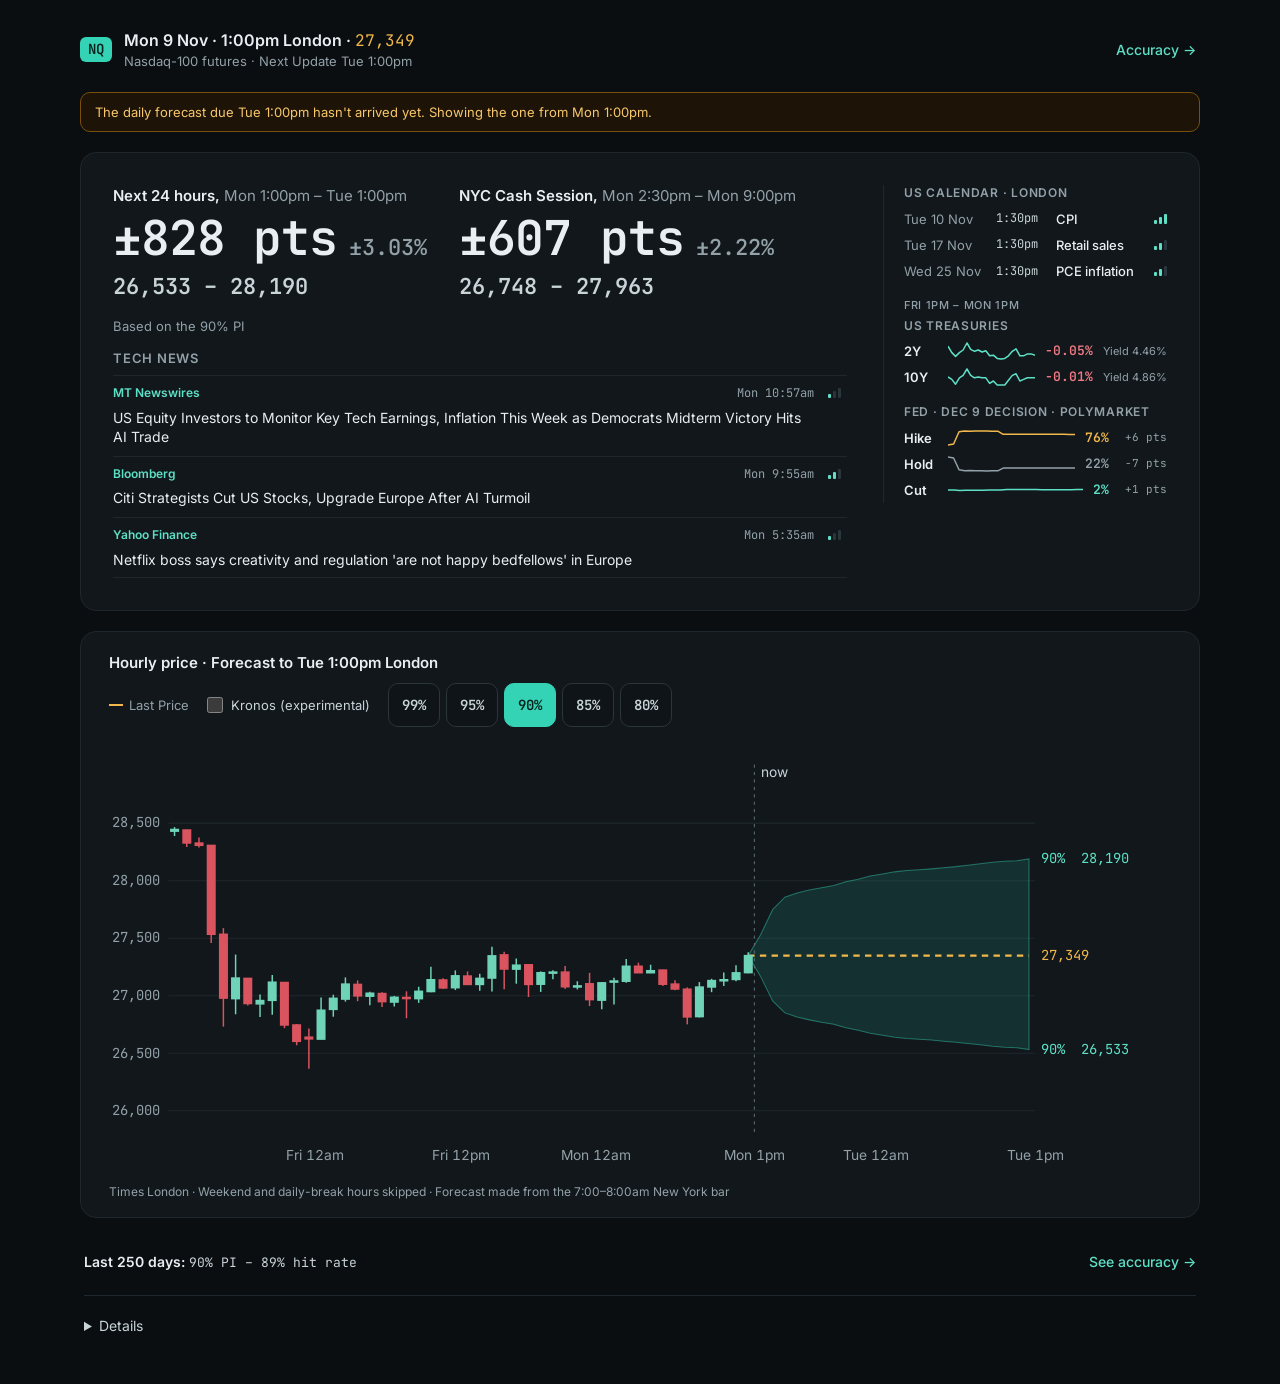
==== site/index.html @ 19b26c11 "News: market wraps and movers roundups are a separate category, not listed - news_rules.yaml: new ma" ====
<!doctype html>
<html lang="en">
<head>
  <meta charset="utf-8">
  <meta name="viewport" content="width=device-width, initial-scale=1">
  <title>NQ forecasts</title>
  <meta name="description" content="Daily NQ (Nasdaq-100 futures) volatility forecast: how far the price may move from 1pm to 1pm London, with its prediction intervals, the cash-session range, the US calendar, Treasuries, Fed decision odds and tech headlines.">
  <meta name="theme-color" content="#0A0E11">
  <link rel="preconnect" href="https://fonts.googleapis.com">
  <link rel="preconnect" href="https://fonts.gstatic.com" crossorigin>
  <link href="https://fonts.googleapis.com/css2?family=Inter:wght@400;500;600;700&family=JetBrains+Mono:wght@400;500;600&display=swap" rel="stylesheet">
  <link rel="stylesheet" href="style.css?v=20261109g">
</head>
<body class="nq">
<div class="nq-wrap">

  <header class="nq-head">
    <div class="nq-brand">
      <span class="nq-badge">NQ</span>
      <div class="nq-title">
        <span class="nq-when" id="h-when">Loading…</span>
        <span class="nq-sub" id="h-sub">Nasdaq-100 futures</span>
      </div>
    </div>
    <a class="nq-link" href="accuracy.html">Accuracy →</a>
  </header>

  <p class="nq-banner" id="banner" hidden></p>

  <section class="nq-card nq-top" aria-label="Today's forecast">
    <div class="nq-fc">
      <div class="nq-blocks">
        <div class="nq-block" id="b-24h">
          <span class="nq-bl"><b>Next 24 hours,</b> <span class="nq-span" id="b-24h-when"></span></span>
          <div class="nq-bigrow"><span class="nq-big" id="b-24h-pts">—</span><span class="nq-pct" id="b-24h-pct"></span></div>
          <span class="nq-range" id="b-24h-range"></span>
        </div>
        <div class="nq-block" id="b-cash" hidden>
          <span class="nq-bl"><b>NYC Cash Session<span class="nq-comma">,</span></b> <span class="nq-span" id="b-cash-when"></span></span>
          <div class="nq-bigrow"><span class="nq-big" id="b-cash-pts">—</span><span class="nq-pct" id="b-cash-pct"></span></div>
          <span class="nq-range" id="b-cash-range"></span>
          <span class="nq-note" id="b-cash-note" hidden>Based on the 80% PI</span>
        </div>
      </div>
      <span class="nq-note" id="b-note">Based on the 90% PI</span>
      <!-- Regime row: shown only if Gate D passes (lab/results/regime.md). It failed, so there is none. -->
      <!-- Tech news: left column, under the forecast blocks (two-column top card) -->
      <div class="nq-news" id="news" hidden>
        <div class="nq-news-head"><span class="nq-h nq-h-news">Tech news</span></div>
        <div id="news-rows"></div>
      </div>
    </div>

    <div class="nq-side" id="side" hidden>
      <div id="cal" hidden>
        <span class="nq-h">US Calendar · London</span>
        <div id="cal-rows"></div>
      </div>
      <span class="nq-h-win nq-win-top" id="mkt-win" hidden></span>
      <div id="tsy" hidden>
        <span class="nq-h" id="tsy-h">US Treasuries</span>
        <div id="tsy-rows"></div>
      </div>
      <div id="fed" hidden>
        <a class="nq-h nq-h2 nq-h-link" id="fed-h" target="_blank" rel="noopener noreferrer">Fed Decision · Polymarket</a>
        <div id="fed-rows"></div>
      </div>
    </div>

  </section>

  <section class="nq-card nq-chart-card" aria-label="Hourly price and forecast">
    <div class="nq-chart-head">
      <span class="nq-chart-title" id="chart-title">Hourly price · Forecast</span>
      <div class="nq-controls">
        <span class="nq-legend"><span class="nq-lp"></span>Last Price</span>
        <label class="nq-check" id="kronos-label" title="Kronos-small (experimental): its P10 and P90 paths. Its 80% band held ~46% of the time vs the 80% target.">
          <input type="checkbox" id="show-kronos" class="ac-purple"><span id="kronos-text">Kronos (experimental)</span></label>
        <div class="nq-pis" role="group" aria-label="Show prediction intervals">
          <span class="nq-pi-btns" id="pi-buttons"></span>
        </div>
      </div>
    </div>
    <div id="chart" class="nq-chart" role="img" aria-label="NQ hourly candles with the forecast ranges widening to the end of the window"></div>
    <span class="nq-axis-note" id="axis-note">Times London · Weekend and daily-break hours skipped · Forecast made from the 7:00–8:00am New York bar</span>
  </section>

  <footer class="nq-foot">
    <div class="nq-foot-row">
      <span><b>Last 250 days:</b> <span class="nq-mono" id="f-hit">—</span></span>
      <a class="nq-link" href="accuracy.html">See accuracy →</a>
    </div>
    <details class="nq-details">
      <summary>Details</summary>
      <dl id="details"></dl>
    </details>
  </footer>

</div>
<script src="vol.js?v=20261109g"></script>
<script src="app.js?v=20261109g"></script>
</body>
</html>
---- site/style.css ----
:root {
  --bg: #090c0e;
  --panel: #0f1417;
  --panel-2: #131a1e;
  --line: #1d262b;
  --grid: #172025;
  --text: #d5e1e4;
  --muted: #73858c;
  --teal: #2dd4bf;
  --teal-dim: #138a7c;
  --up: #22c55e;
  --down: #f05252;
  --gold: #f2c14e;
  --warn: #f59e0b;
  --mono: ui-monospace, "SF Mono", SFMono-Regular, Menlo, Consolas, "Liberation Mono", monospace;
  --sans: system-ui, -apple-system, "Segoe UI", Roboto, sans-serif;
  color-scheme: dark;
}

* { box-sizing: border-box; }
html, body { margin: 0; background: var(--bg); color: var(--text); }
body { font: 14px/1.45 var(--sans); padding: 0 20px 24px; max-width: 1400px; margin: 0 auto; }
a { color: var(--teal); text-decoration: none; }
a:hover { text-decoration: underline; }
code { font-family: var(--mono); font-size: 0.95em; }

/* header */
.top { display: flex; align-items: center; justify-content: space-between; gap: 12px; padding: 18px 0 14px; border-bottom: 1px solid var(--line); }
.brand { display: flex; align-items: baseline; gap: 12px; min-width: 0; }
.ticker { font: 700 13px var(--mono); color: var(--bg); background: var(--teal); padding: 2px 7px; border-radius: 3px; letter-spacing: 0.06em; }
h1 { margin: 0; font-size: 18px; font-weight: 600; letter-spacing: 0.01em; white-space: nowrap; overflow: hidden; text-overflow: ellipsis; }
.top-right { display: flex; align-items: center; gap: 14px; font-family: var(--mono); }
.last-close { font-size: 16px; font-variant-numeric: tabular-nums; }
.lbl { color: var(--muted); font-size: 11px; letter-spacing: 0.08em; }
/* band check */
.band { margin-top: 16px; background: var(--panel); border: 1px solid var(--line); border-radius: 6px; padding: 14px 16px; }
.band-head { display: flex; align-items: baseline; flex-wrap: wrap; gap: 4px 12px; }
.band h2 { font: 600 11px var(--mono); color: var(--teal); letter-spacing: 0.1em; text-transform: uppercase; margin: 0; }
.band-sub { font: 12px var(--mono); color: var(--muted); }
.band-stats { display: grid; grid-template-columns: repeat(3, minmax(0, 1fr)); gap: 12px; margin: 12px 0 6px; }
.band-stats .k { font: 11px var(--mono); color: var(--muted); text-transform: uppercase; letter-spacing: 0.06em; }
.band-stats .v { font: 600 22px/1.3 var(--mono); font-variant-numeric: tabular-nums; }
.band-stats .sub { font: 12px var(--mono); color: var(--muted); }
.band-stats .v.good { color: var(--teal); }
.band-stats .v.warn { color: var(--warn); }
.band-stats.cmp { grid-template-columns: repeat(2, minmax(0, 1fr)); }
.band-head2 { margin-top: 16px; padding-top: 12px; border-top: 1px solid var(--line); }
.collecting { font: 600 16px var(--mono); color: var(--warn); grid-column: 1 / -1; }
.band-hz { font: 12px var(--mono); color: var(--muted); margin: 4px 0 10px; }
.band-hz b { color: var(--text); font-weight: 500; }
.band-table-wrap { overflow-x: auto; border: 1px solid var(--line); border-radius: 4px; }
.band-table { width: 100%; border-collapse: collapse; font: 12px var(--mono); font-variant-numeric: tabular-nums; white-space: nowrap; }
.band-table th { text-align: right; color: var(--muted); font-weight: 400; padding: 7px 10px; border-bottom: 1px solid var(--line); background: var(--panel-2); }
.band-table td { text-align: right; padding: 6px 10px; border-bottom: 1px solid var(--grid); }
.band-table th:first-child, .band-table td:first-child, .band-table th:nth-child(2), .band-table td:nth-child(2) { text-align: left; }
.band-table tr:last-child td { border-bottom: 0; }
.band-table .in { color: var(--up); }
.band-table .out { color: var(--down); }
.bf { font-size: 10px; color: var(--muted); border: 1px solid var(--line); border-radius: 3px; padding: 0 4px; margin-left: 6px; }
.band-note { font-size: 12px; color: var(--muted); margin: 10px 0 0; }

.sw { display: inline-block; width: 14px; height: 3px; border-radius: 2px; }
.sw-band { height: 9px; background: rgba(45, 212, 191, 0.22); border: 1px solid rgba(45, 212, 191, 0.45); }
.sw-outer { height: 9px; background: rgba(45, 212, 191, 0.08); border: 1px dashed rgba(45, 212, 191, 0.4); }
.sw-sig { background: var(--teal); }

/* header link */
.nav-link { font: 12px var(--mono); color: var(--teal); border: 1px solid var(--teal-dim); border-radius: 999px; padding: 3px 10px; white-space: nowrap; }
.nav-link:hover { text-decoration: none; background: var(--panel-2); }

/* accuracy page */
.acc-intro { font-size: 13px; color: var(--muted); margin: 14px 0 0; max-width: 900px; }
.acc-intro b { color: var(--text); }
.acc-card { margin-top: 14px; min-width: 0; }
.acc-legend { display: flex; flex-wrap: wrap; gap: 4px 14px; font: 11px var(--mono); color: var(--muted); margin: 8px 0 4px; }
.acc-legend span { display: inline-flex; align-items: center; gap: 5px; }
.acc-legend .dot { display: inline-block; width: 7px; height: 7px; border-radius: 50%; background: #9fb0b6; }
.acc-legend .dot.out { background: var(--down); }
.acc-legend .dot.ev { background: transparent; border: 1.5px solid var(--warn); }
.acc-legend .tick { display: inline-block; width: 2px; height: 9px; background: var(--warn); }
.sw-cash { background: #a78bfa; }
.sw-target { background: repeating-linear-gradient(90deg, rgba(213,225,228,0.6) 0 4px, transparent 4px 7px); }
.acc-chart { width: 100%; min-width: 0; overflow: hidden; }
.acc-chart svg { display: block; max-width: 100%; height: auto; }
.acc-chart .empty { font: 12px var(--mono); color: var(--muted); }
.acc-h3 { font: 600 11px var(--mono); color: var(--muted); letter-spacing: 0.08em; text-transform: uppercase; margin: 14px 0 6px; }
.acc-table-wrap { border: 1px solid var(--line); border-radius: 4px; overflow-x: auto; max-width: 640px; margin-bottom: 8px; }
.acc-table td.warn { color: var(--warn); }
.acc-table td.in { color: var(--up); }
.acc-table td.out { color: var(--down); }
.acc-p { font-size: 12.5px; color: var(--muted); margin: 10px 0; max-width: 900px; }
.acc-lab summary { cursor: pointer; list-style: none; display: flex; align-items: baseline; flex-wrap: wrap; gap: 4px 12px; }
.acc-lab summary::-webkit-details-marker { display: none; }
.acc-lab summary h2::before { content: "▸ "; }
.acc-lab[open] summary h2::before { content: "▾ "; }
.acc-lab figure { margin: 12px 0; }
.acc-lab img { display: block; max-width: min(100%, 860px); height: auto; border: 1px solid var(--line); border-radius: 4px; background: #fff; }
.acc-lab figcaption { font: 11.5px var(--mono); color: var(--muted); margin-top: 4px; }

footer { margin-top: 22px; padding-top: 14px; border-top: 1px solid var(--line); color: var(--muted); font-size: 12px; }
footer p { margin: 0 0 6px; }
.disclaimer { color: var(--text); font-family: var(--mono); font-size: 12px; }

/* phone (accuracy page) */
@media (max-width: 700px) {
  body { padding: 0 12px 20px; }
  .top { flex-wrap: wrap; padding: 14px 0 10px; }
  .top-right { flex-wrap: wrap; width: 100%; justify-content: space-between; gap: 8px 12px; }
  h1 { font-size: 16px; }
  .band { padding: 12px; margin-top: 12px; }
  .band-stats { grid-template-columns: 1fr; gap: 8px; }
  .band-stats .v { font-size: 18px; }
  .acc-table { font-size: 11px; white-space: normal; }
  .acc-table th, .acc-table td { padding: 5px 6px; }
}

/* ===== main page (body.nq): the redesign, design/Main.dc.html ===== */
body.nq { background: #0A0E11; color: #E8EEF1; font: 14px/1.4 Inter, system-ui, -apple-system, "Segoe UI", sans-serif;
  max-width: none; padding: 28px clamp(16px, 4vw, 48px) 40px; margin: 0; }
.nq a { color: #5EE0C6; text-decoration: none; }
.nq a:hover { color: #9AF0DE; text-decoration: none; }
.nq-mono, .nq-big, .nq-pct, .nq-range, .nq-badge, .nq-price { font-family: "JetBrains Mono", ui-monospace, Menlo, monospace; }
.nq-wrap { max-width: 1120px; margin: 0 auto; display: flex; flex-direction: column; gap: 20px; }
.nq [hidden] { display: none !important; }

.nq-head { display: flex; flex-wrap: wrap; align-items: center; justify-content: space-between; gap: 12px; }
.nq-brand { display: flex; align-items: center; gap: 12px; min-width: 0; }
.nq-badge { background: #34D3B6; color: #06221C; font-weight: 600; font-size: 14px; padding: 4px 8px; border-radius: 6px; line-height: 1.2; }
.nq-title { display: flex; flex-direction: column; min-width: 0; }
.nq-when { font-size: 16px; font-weight: 600; }
.nq-price { color: #F2B84B; font-weight: 400; }
.nq-sub { font-size: 13px; color: #93A1A9; }
.nq-link { font-size: 14px; font-weight: 500; padding: 12px 4px; }
.nq-banner { margin: 0; padding: 10px 14px; border: 1px solid #7a4f0b; background: #1d1407; color: #f8c76b; font-size: 13px; border-radius: 10px; }

.nq-card { background: #11171B; border: 1px solid #1E272D; border-radius: 16px; }
.nq-top { padding: clamp(20px, 3vw, 32px); display: flex; flex-wrap: wrap; gap: 28px 36px; align-items: flex-start; }
.nq-fc { flex: 1 1 480px; display: flex; flex-direction: column; gap: 14px; min-width: 0; container-type: inline-size; }
/* the two forecast blocks share one row above the phone layout: they shrink, their date lines wrap */
.nq-blocks { display: flex; flex-wrap: nowrap; gap: 20px 32px; }
.nq-block { flex: 0 1 auto; display: flex; flex-direction: column; gap: 8px; min-width: 0; }
.nq-bl { font-size: 15px; color: #93A1A9; }
.nq-bl b { font-weight: 600; color: #E8EEF1; }
.nq-bl .nq-span { white-space: nowrap; }        /* a time range never breaks in the middle */
.nq-bigrow { display: flex; align-items: baseline; gap: 12px; flex-wrap: wrap; }
.nq-big { font-size: clamp(36px, 5vw, 48px); font-weight: 600; letter-spacing: -0.02em; line-height: 1; white-space: nowrap; }
/* scale the big numbers with the left column so both blocks fit ("±1,093 pts ±4.03%" + "±811 pts ±2.99%" ≈ 10.8 em + 214px) */
.nq-fc .nq-big { font-size: clamp(26px, calc((100cqi - 214px) / 10.8), 48px); }
/* when the column is too narrow for both blocks at full size, the date lines wrap to the numbers' width */
@container (max-width: 715px) { .nq-bl { contain: inline-size; } }
.nq-pct { font-size: 22px; font-weight: 500; color: #93A1A9; }
.nq-range { font-size: clamp(18px, 2.4vw, 22px); font-weight: 600; color: #C9D4D9; }
.nq-note { font-size: 13px; color: #93A1A9; }

.nq-side { flex: 1 1 220px; max-width: 284px; display: flex; flex-direction: column; gap: 2px; border-left: 1px solid #1E272D; padding-left: 20px; min-width: 0; }
.nq-h { display: block; font-size: 12px; font-weight: 600; color: #93A1A9; text-transform: uppercase; letter-spacing: 0.06em; padding-bottom: 4px; }
.nq-h2 { padding: 12px 0 4px; }
.nq-cal { display: grid; grid-template-columns: 84px 52px 1fr auto; gap: 8px; padding: 4px 0; font-size: 13px; align-items: center; }
.nq-cal .d { color: #93A1A9; white-space: nowrap; }
.nq-cal .t { font-family: "JetBrains Mono", monospace; font-size: 12px; color: #C9D4D9; }
.nq-cal .n { color: #E8EEF1; font-weight: 500; min-width: 0; }
.nq-cal.today .d { color: #F2B84B; font-weight: 600; }
.nq-cal.today .n { color: #F2B84B; }
.nq-tsy { display: grid; grid-template-columns: 34px minmax(60px, 1fr) auto auto; align-items: center; gap: 10px; padding: 3px 0; font-size: 13px; }
.nq-tsy .l { font-weight: 600; }
.nq-tsy svg { display: block; width: 100%; height: 20px; }
.nq-tsy .m { font-family: "JetBrains Mono", monospace; font-weight: 600; color: #5EE0C6; }
.nq-tsy .m.neg { color: #F07A84; }
.nq-tsy .y { font-size: 11px; color: #93A1A9; text-align: right; }
.nq-fed .y { font-family: "JetBrains Mono", monospace; min-width: 48px; }
.nq a.nq-h-link { color: #93A1A9; }
.nq-h-win { display: block; font-size: 11px; font-weight: 500; color: #93A1A9; text-transform: uppercase; letter-spacing: 0.06em; margin: -2px 0 4px; }
.nq-win-top { margin: 0; padding: 12px 0 2px; }      /* shared Treasuries + Fed window label */
.nq a.nq-h-link:hover { color: #C9D4D9; text-decoration: underline; }

.nq-news { display: flex; flex-direction: column; gap: 4px; min-width: 0; }
.nq-news-head { display: flex; align-items: center; justify-content: space-between; gap: 8px; padding: 0 0 4px; }
.nq-h-news { font-size: 13px; padding: 0; }
#news-rows { overflow-y: auto; overscroll-behavior: contain; -webkit-overflow-scrolling: touch; scrollbar-width: thin;
  scrollbar-color: #2A353C transparent; border-top: 1px solid #1E272D; border-bottom: 1px solid #1E272D; }
#news-rows::-webkit-scrollbar { width: 6px; }
#news-rows::-webkit-scrollbar-thumb { background: #2A353C; border-radius: 3px; }
.nq-item { display: grid; grid-template-columns: minmax(0, 1fr) auto; align-items: start; gap: 0 14px; padding: 9px 6px 9px 0; border-top: 1px solid #1E272D; }
.nq-item:first-child { border-top: 0; }
.nq-item-main { display: flex; flex-direction: column; gap: 7px; min-width: 0; }
.nq-item > svg { margin-top: 3px; }
.nq-item .meta { display: flex; justify-content: space-between; gap: 8px; font-size: 12px; }
.nq-item .src { color: #5EE0C6; font-weight: 600; }
.nq-item .tm { color: #93A1A9; font-family: "JetBrains Mono", monospace; }
.nq .nq-item a.hl { font-size: 14px; line-height: 1.35; color: #E8EEF1; overflow-wrap: anywhere; }
.nq .nq-item a.hl:hover { color: #9AF0DE; }

.nq-chart-card { padding: 20px clamp(12px, 2.5vw, 28px) 16px; display: flex; flex-direction: column; gap: 12px; min-width: 0; }
.nq-chart-head { display: flex; flex-wrap: wrap; align-items: center; justify-content: space-between; gap: 10px 20px; }
.nq-chart-title { font-size: 15px; font-weight: 600; }
.nq-controls { flex: 1 1 100%; display: flex; flex-wrap: wrap; align-items: center; gap: 8px 18px; font-size: 13px; color: #93A1A9; }
.nq-legend { display: flex; align-items: center; gap: 6px; }
.nq-lp { width: 14px; height: 2px; background: #F2B84B; }
.nq-check { display: flex; align-items: center; gap: 8px; cursor: pointer; padding: 10px 0; color: #C9D4D9; user-select: none; }
.nq-check input { width: 16px; height: 16px; margin: 0; accent-color: #34D3B6; cursor: pointer; }
.nq-check input.ac-purple { accent-color: #B79CFF; }
.nq-check.off { color: #5B6A72; cursor: not-allowed; }
.nq-check.off input { cursor: not-allowed; }
.nq-pis, .nq-pi-btns { display: flex; align-items: center; gap: 6px; flex-wrap: wrap; }
.nq-pis button { min-width: 52px; min-height: 44px; padding: 0 10px; border-radius: 10px; font: 600 14px "JetBrains Mono", monospace; cursor: pointer;
  background: #0E1418; color: #C9D4D9; border: 1px solid #2A353C; }
.nq-pis button[aria-pressed="true"] { background: #34D3B6; color: #06221C; border-color: #34D3B6; }
.nq-pis button:focus-visible, .nq-check input:focus-visible { outline: 2px solid #9AF0DE; outline-offset: 2px; }
.nq-chart svg { display: block; width: 100%; height: auto; }
.nq-chart text { font-variant-numeric: tabular-nums; }
.nq-axis-note { font-size: 12px; color: #93A1A9; }

.nq-foot { display: flex; flex-direction: column; gap: 14px; padding: 4px 4px 0; margin: 0; border: 0; color: inherit; font-size: inherit; }
.nq-foot-row { display: flex; flex-wrap: wrap; align-items: center; justify-content: space-between; gap: 6px 16px; font-size: 14px; }
.nq-foot-row b { font-weight: 600; }
.nq-foot-row .nq-mono { font-size: 13px; color: #C9D4D9; }
.nq-foot-row .nq-link { padding: 10px 0; }
.nq-details { border-top: 1px solid #1E272D; padding-top: 12px; font-size: 13px; color: #93A1A9; }
.nq-details summary { cursor: pointer; font-size: 14px; color: #C9D4D9; padding: 8px 0; }
.nq-details dl { margin: 8px 0 0; display: grid; grid-template-columns: minmax(120px, auto) 1fr; gap: 8px 20px; }
.nq-details dt { font: inherit; color: #93A1A9; }
.nq-details dd { margin: 0; font: inherit; color: #C9D4D9; overflow-wrap: anywhere; }
.nq-details dd.disc { color: #E8EEF1; font-weight: 600; }

@media (max-width: 700px) {
  body.nq { padding: 20px 16px 32px; }
  .nq-wrap { gap: 16px; }
  .nq-blocks { flex-direction: column; gap: 20px; }
  #b-cash-when { display: block; }               /* phones: the cash times get their own line */
  #b-cash .nq-comma { display: none; }
  .nq-fc .nq-big { font-size: 36px; }
  .nq-fc { flex: 1 1 100%; }
  .nq-side { flex: 1 1 100%; max-width: none; border-left: 0; padding-left: 0; border-top: 1px solid #1E272D; padding-top: 16px; }
  .nq-pis, .nq-pi-btns { gap: 5px; flex-wrap: nowrap; }
  .nq-pis button { min-width: 44px; padding: 0 6px; font-size: 13px; }
  .nq-controls { gap: 4px 16px; }
  .nq-details dl { grid-template-columns: 1fr; gap: 2px 0; }
  .nq-details dd { margin-bottom: 8px; }
}
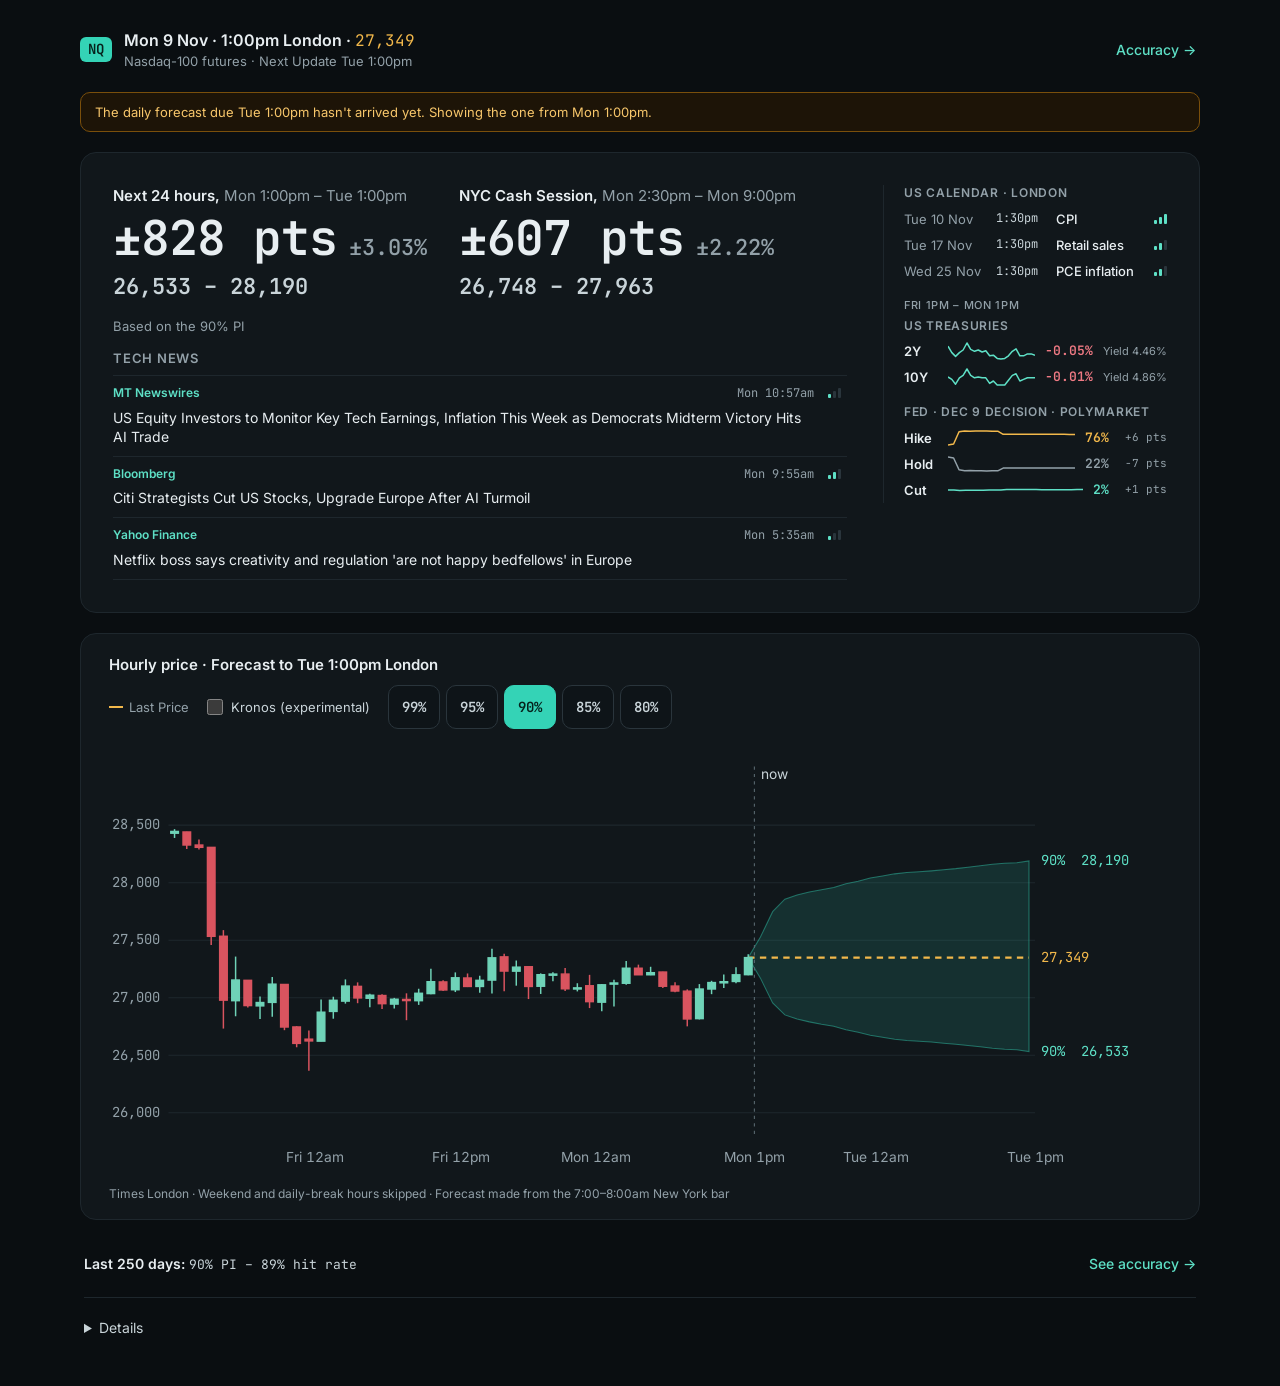
==== commit 5a740d7e: "News list: 3-row height includes the raised brief row's margins Co-Authored-By: Claude Opus 5.5 <nor" ====
--- a/site/index.html
+++ b/site/index.html
@@ -9,7 +9,7 @@
   <link rel="preconnect" href="https://fonts.googleapis.com">
   <link rel="preconnect" href="https://fonts.gstatic.com" crossorigin>
   <link href="https://fonts.googleapis.com/css2?family=Inter:wght@400;500;600;700&family=JetBrains+Mono:wght@400;500;600&display=swap" rel="stylesheet">
-  <link rel="stylesheet" href="style.css?v=20261109g">
+  <link rel="stylesheet" href="style.css?v=20261109j">
 </head>
 <body class="nq">
 <div class="nq-wrap">
@@ -52,8 +52,12 @@
     </div>
 
     <div class="nq-side" id="side" hidden>
+      <div id="since" hidden>
+        <span class="nq-h" id="since-h">Since US close</span>
+        <div class="nq-since" id="since-cells"></div>
+      </div>
       <div id="cal" hidden>
-        <span class="nq-h">US Calendar · London</span>
+        <span class="nq-h" id="cal-h">US Calendar · London</span>
         <div id="cal-rows"></div>
       </div>
       <span class="nq-h-win nq-win-top" id="mkt-win" hidden></span>
@@ -97,7 +101,7 @@
   </footer>
 
 </div>
-<script src="vol.js?v=20261109g"></script>
-<script src="app.js?v=20261109g"></script>
+<script src="vol.js?v=20261109j"></script>
+<script src="app.js?v=20261109j"></script>
 </body>
 </html>
--- a/site/style.css
+++ b/site/style.css
@@ -165,7 +165,8 @@
 .nq-tsy .l { font-weight: 600; }
 .nq-tsy svg { display: block; width: 100%; height: 20px; }
 .nq-tsy .m { font-family: "JetBrains Mono", monospace; font-weight: 600; color: #5EE0C6; }
-.nq-tsy .m.neg { color: #F07A84; }
+.nq-tsy .m.neg, .nq-tsy .m.up { color: #F07A84; }
+.nq-tsy .m.flat { color: #93A1A9; }
 .nq-tsy .y { font-size: 11px; color: #93A1A9; text-align: right; }
 .nq-fed .y { font-family: "JetBrains Mono", monospace; min-width: 48px; }
 .nq a.nq-h-link { color: #93A1A9; }
@@ -182,6 +183,15 @@
 #news-rows::-webkit-scrollbar-thumb { background: #2A353C; border-radius: 3px; }
 .nq-item { display: grid; grid-template-columns: minmax(0, 1fr) auto; align-items: start; gap: 0 14px; padding: 9px 6px 9px 0; border-top: 1px solid #1E272D; }
 .nq-item:first-child { border-top: 0; }
+.nq-item.brief { background: #161E23; border: 1px solid #222C33; border-radius: 10px; padding: 10px 12px; margin: 6px 0 6px; grid-template-columns: minmax(0, 1fr); }
+.nq-item.brief + .nq-item { border-top: 0; }
+.nq-tag { display: inline-block; font: 600 10px/1 Inter, system-ui, sans-serif; letter-spacing: 0.08em; text-transform: uppercase; color: #93A1A9;
+  border: 1px solid #4A5860; border-radius: 999px; padding: 3px 7px 2px; margin-right: 8px; vertical-align: 1px; }
+.nq-since { display: grid; grid-template-columns: repeat(3, minmax(0, 1fr)); gap: 8px; padding: 2px 0 2px; }
+.nq-since .c { display: flex; flex-direction: column; gap: 2px; min-width: 0; }
+.nq-since .k { font-size: 11px; color: #93A1A9; }
+.nq-since .v { font: 600 14px "JetBrains Mono", monospace; }
+.nq-since .v.down { color: #5EE0C6; } .nq-since .v.up { color: #F07A84; } .nq-since .v.flat, .nq-since .v.na { color: #93A1A9; }
 .nq-item-main { display: flex; flex-direction: column; gap: 7px; min-width: 0; }
 .nq-item > svg { margin-top: 3px; }
 .nq-item .meta { display: flex; justify-content: space-between; gap: 8px; font-size: 12px; }
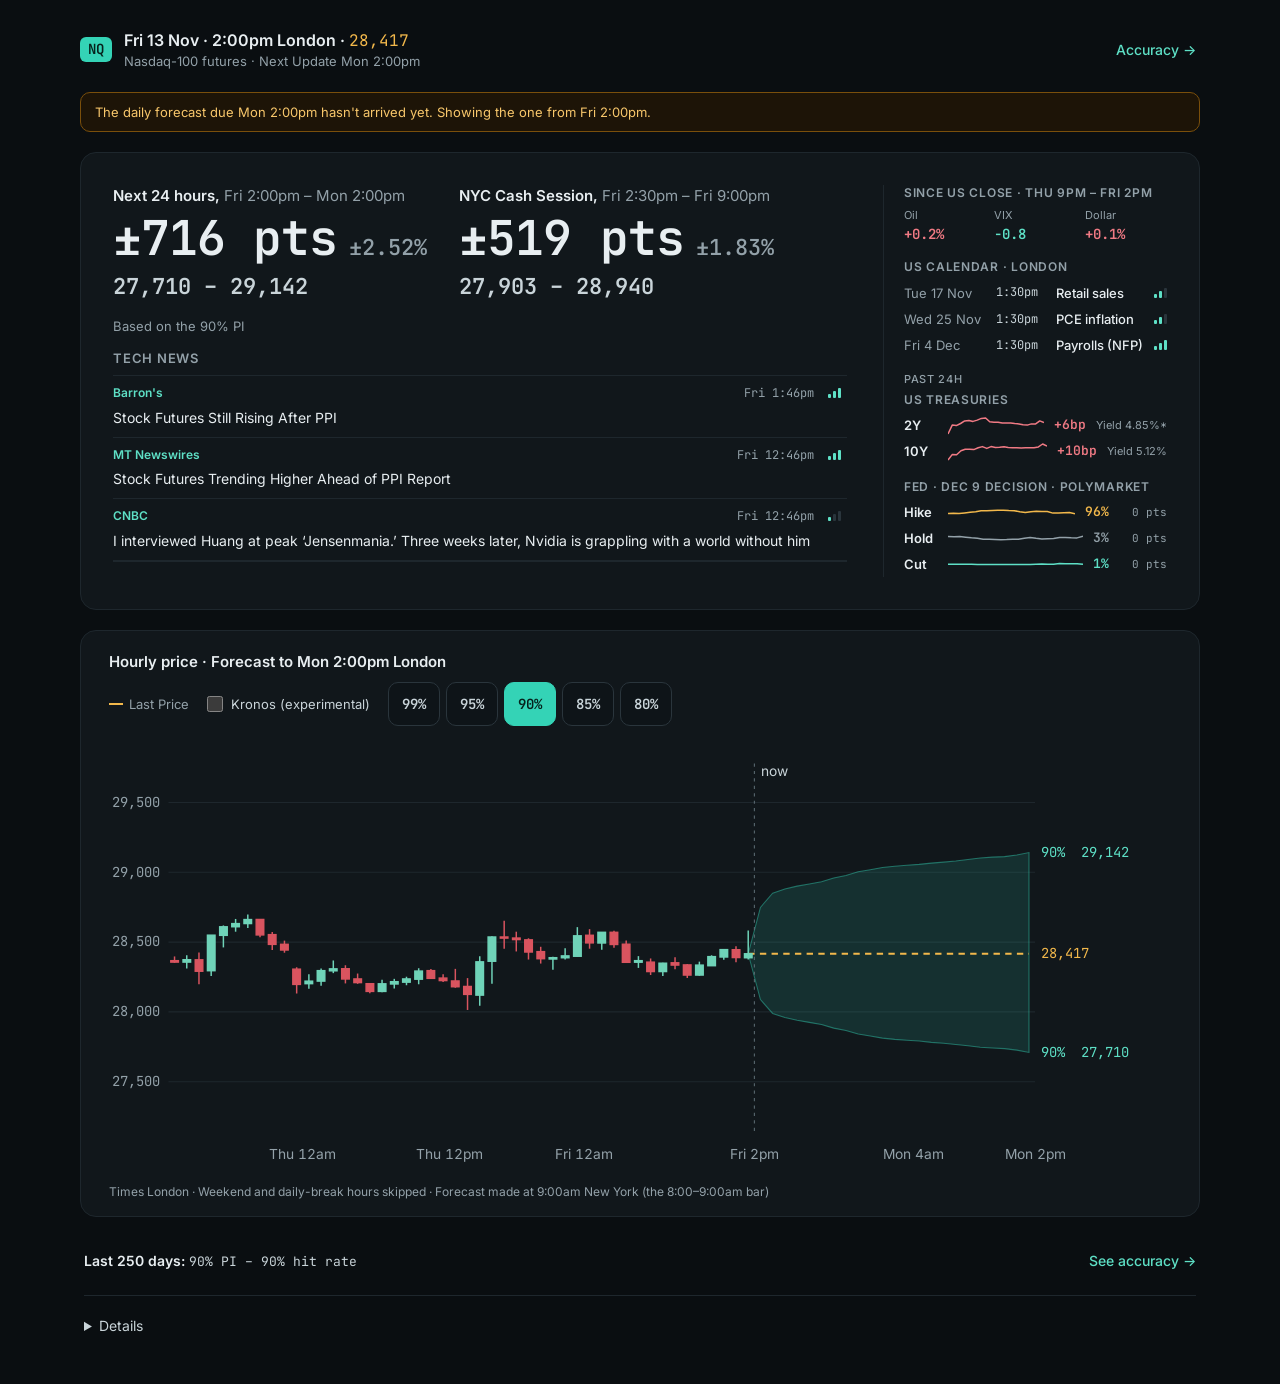
==== commit 9776835f: "Move the daily origin to 9:00am New York (Gate B passed) Backtest on the same 316 days (lab/origin_9" ====
--- a/site/index.html
+++ b/site/index.html
@@ -4,12 +4,12 @@
   <meta charset="utf-8">
   <meta name="viewport" content="width=device-width, initial-scale=1">
   <title>NQ forecasts</title>
-  <meta name="description" content="Daily NQ (Nasdaq-100 futures) volatility forecast: how far the price may move from 1pm to 1pm London, with its prediction intervals, the cash-session range, the US calendar, Treasuries, Fed decision odds and tech headlines.">
+  <meta name="description" content="Daily NQ (Nasdaq-100 futures) volatility forecast: how far the price may move over the next 24 hours (from 9am New York, 2pm London), with its prediction intervals, the cash-session range, the US calendar, Treasuries, Fed decision odds and tech headlines.">
   <meta name="theme-color" content="#0A0E11">
   <link rel="preconnect" href="https://fonts.googleapis.com">
   <link rel="preconnect" href="https://fonts.gstatic.com" crossorigin>
   <link href="https://fonts.googleapis.com/css2?family=Inter:wght@400;500;600;700&family=JetBrains+Mono:wght@400;500;600&display=swap" rel="stylesheet">
-  <link rel="stylesheet" href="style.css?v=20261109j">
+  <link rel="stylesheet" href="style.css?v=20261115a">
 </head>
 <body class="nq">
 <div class="nq-wrap">
@@ -86,7 +86,7 @@
       </div>
     </div>
     <div id="chart" class="nq-chart" role="img" aria-label="NQ hourly candles with the forecast ranges widening to the end of the window"></div>
-    <span class="nq-axis-note" id="axis-note">Times London · Weekend and daily-break hours skipped · Forecast made from the 7:00–8:00am New York bar</span>
+    <span class="nq-axis-note" id="axis-note">Times London · Weekend and daily-break hours skipped · Forecast made at 9:00am New York (the 8:00–9:00am bar)</span>
   </section>
 
   <footer class="nq-foot">
@@ -101,7 +101,7 @@
   </footer>
 
 </div>
-<script src="vol.js?v=20261109j"></script>
-<script src="app.js?v=20261109j"></script>
+<script src="vol.js?v=20261115a"></script>
+<script src="app.js?v=20261115a"></script>
 </body>
 </html>
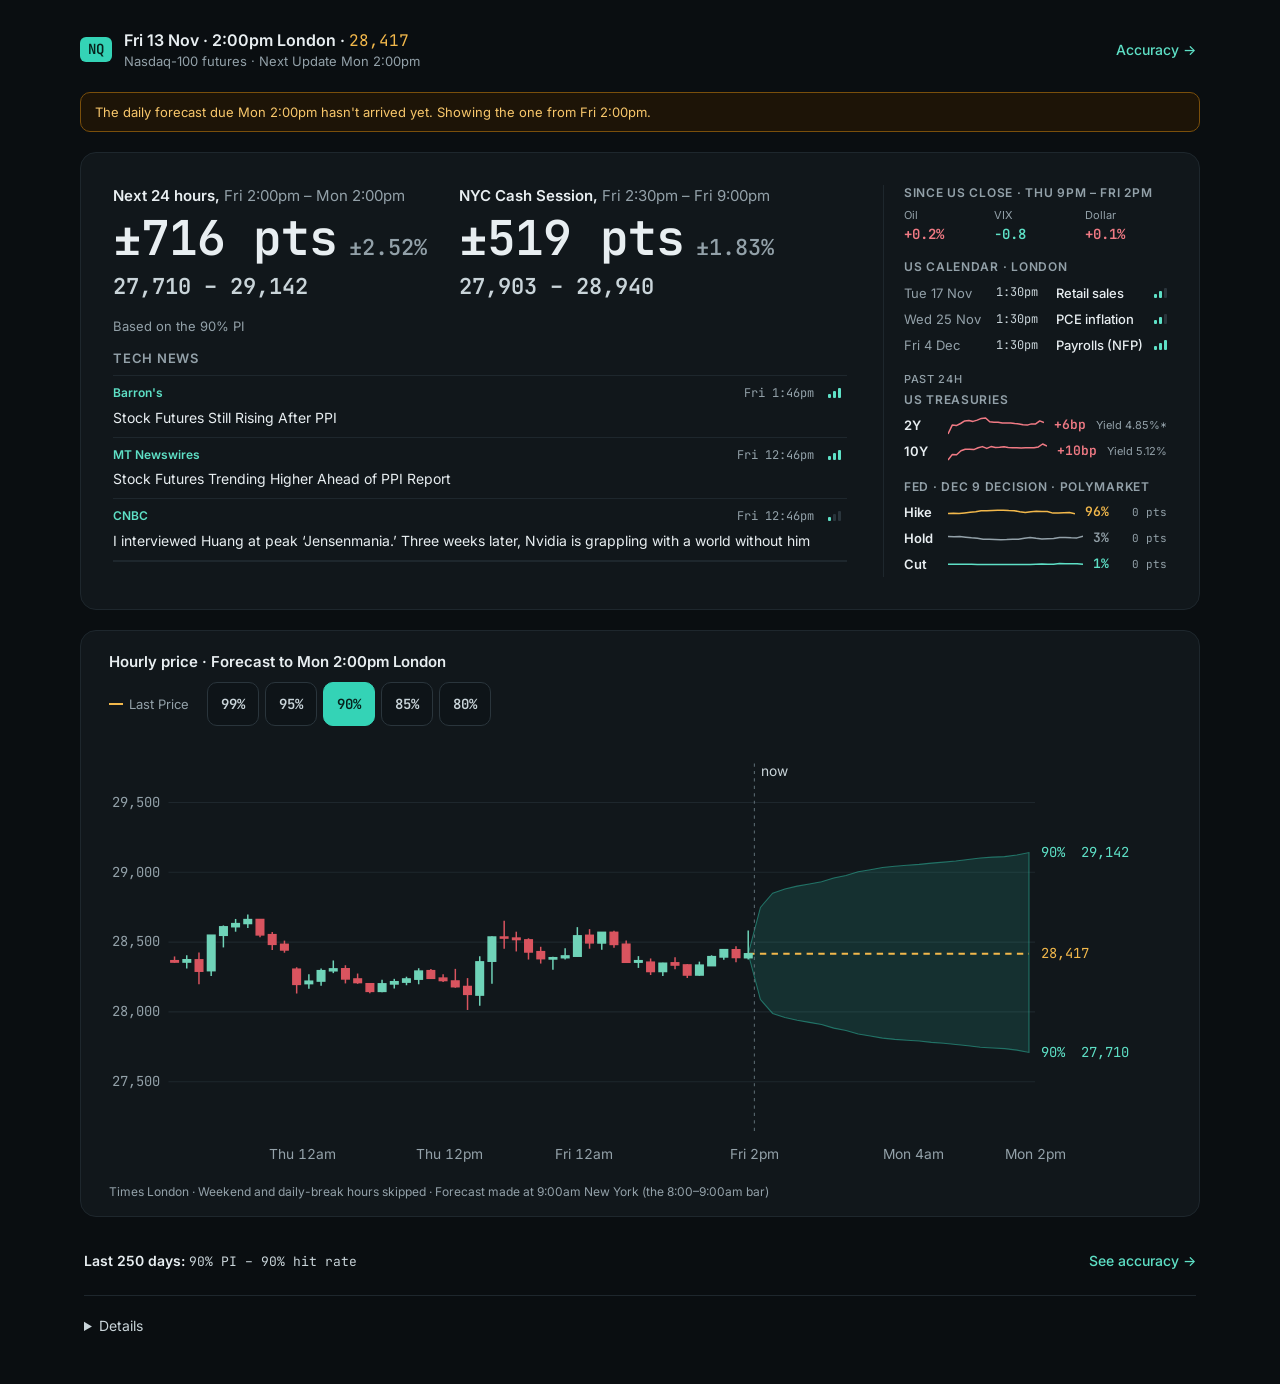
==== commit 27dbd620: "Retire Kronos and archive the 8am forecast history - garch_vol.yml: drop the kronos and deploy-krono" ====
--- a/site/index.html
+++ b/site/index.html
@@ -9,7 +9,7 @@
   <link rel="preconnect" href="https://fonts.googleapis.com">
   <link rel="preconnect" href="https://fonts.gstatic.com" crossorigin>
   <link href="https://fonts.googleapis.com/css2?family=Inter:wght@400;500;600;700&family=JetBrains+Mono:wght@400;500;600&display=swap" rel="stylesheet">
-  <link rel="stylesheet" href="style.css?v=20261115a">
+  <link rel="stylesheet" href="style.css?v=20261115b">
 </head>
 <body class="nq">
 <div class="nq-wrap">
@@ -78,8 +78,6 @@
       <span class="nq-chart-title" id="chart-title">Hourly price · Forecast</span>
       <div class="nq-controls">
         <span class="nq-legend"><span class="nq-lp"></span>Last Price</span>
-        <label class="nq-check" id="kronos-label" title="Kronos-small (experimental): its P10 and P90 paths. Its 80% band held ~46% of the time vs the 80% target.">
-          <input type="checkbox" id="show-kronos" class="ac-purple"><span id="kronos-text">Kronos (experimental)</span></label>
         <div class="nq-pis" role="group" aria-label="Show prediction intervals">
           <span class="nq-pi-btns" id="pi-buttons"></span>
         </div>
@@ -101,7 +99,7 @@
   </footer>
 
 </div>
-<script src="vol.js?v=20261115a"></script>
-<script src="app.js?v=20261115a"></script>
+<script src="vol.js?v=20261115b"></script>
+<script src="app.js?v=20261115b"></script>
 </body>
 </html>
--- a/site/style.css
+++ b/site/style.css
@@ -206,16 +206,11 @@
 .nq-controls { flex: 1 1 100%; display: flex; flex-wrap: wrap; align-items: center; gap: 8px 18px; font-size: 13px; color: #93A1A9; }
 .nq-legend { display: flex; align-items: center; gap: 6px; }
 .nq-lp { width: 14px; height: 2px; background: #F2B84B; }
-.nq-check { display: flex; align-items: center; gap: 8px; cursor: pointer; padding: 10px 0; color: #C9D4D9; user-select: none; }
-.nq-check input { width: 16px; height: 16px; margin: 0; accent-color: #34D3B6; cursor: pointer; }
-.nq-check input.ac-purple { accent-color: #B79CFF; }
-.nq-check.off { color: #5B6A72; cursor: not-allowed; }
-.nq-check.off input { cursor: not-allowed; }
 .nq-pis, .nq-pi-btns { display: flex; align-items: center; gap: 6px; flex-wrap: wrap; }
 .nq-pis button { min-width: 52px; min-height: 44px; padding: 0 10px; border-radius: 10px; font: 600 14px "JetBrains Mono", monospace; cursor: pointer;
   background: #0E1418; color: #C9D4D9; border: 1px solid #2A353C; }
 .nq-pis button[aria-pressed="true"] { background: #34D3B6; color: #06221C; border-color: #34D3B6; }
-.nq-pis button:focus-visible, .nq-check input:focus-visible { outline: 2px solid #9AF0DE; outline-offset: 2px; }
+.nq-pis button:focus-visible { outline: 2px solid #9AF0DE; outline-offset: 2px; }
 .nq-chart svg { display: block; width: 100%; height: auto; }
 .nq-chart text { font-variant-numeric: tabular-nums; }
 .nq-axis-note { font-size: 12px; color: #93A1A9; }
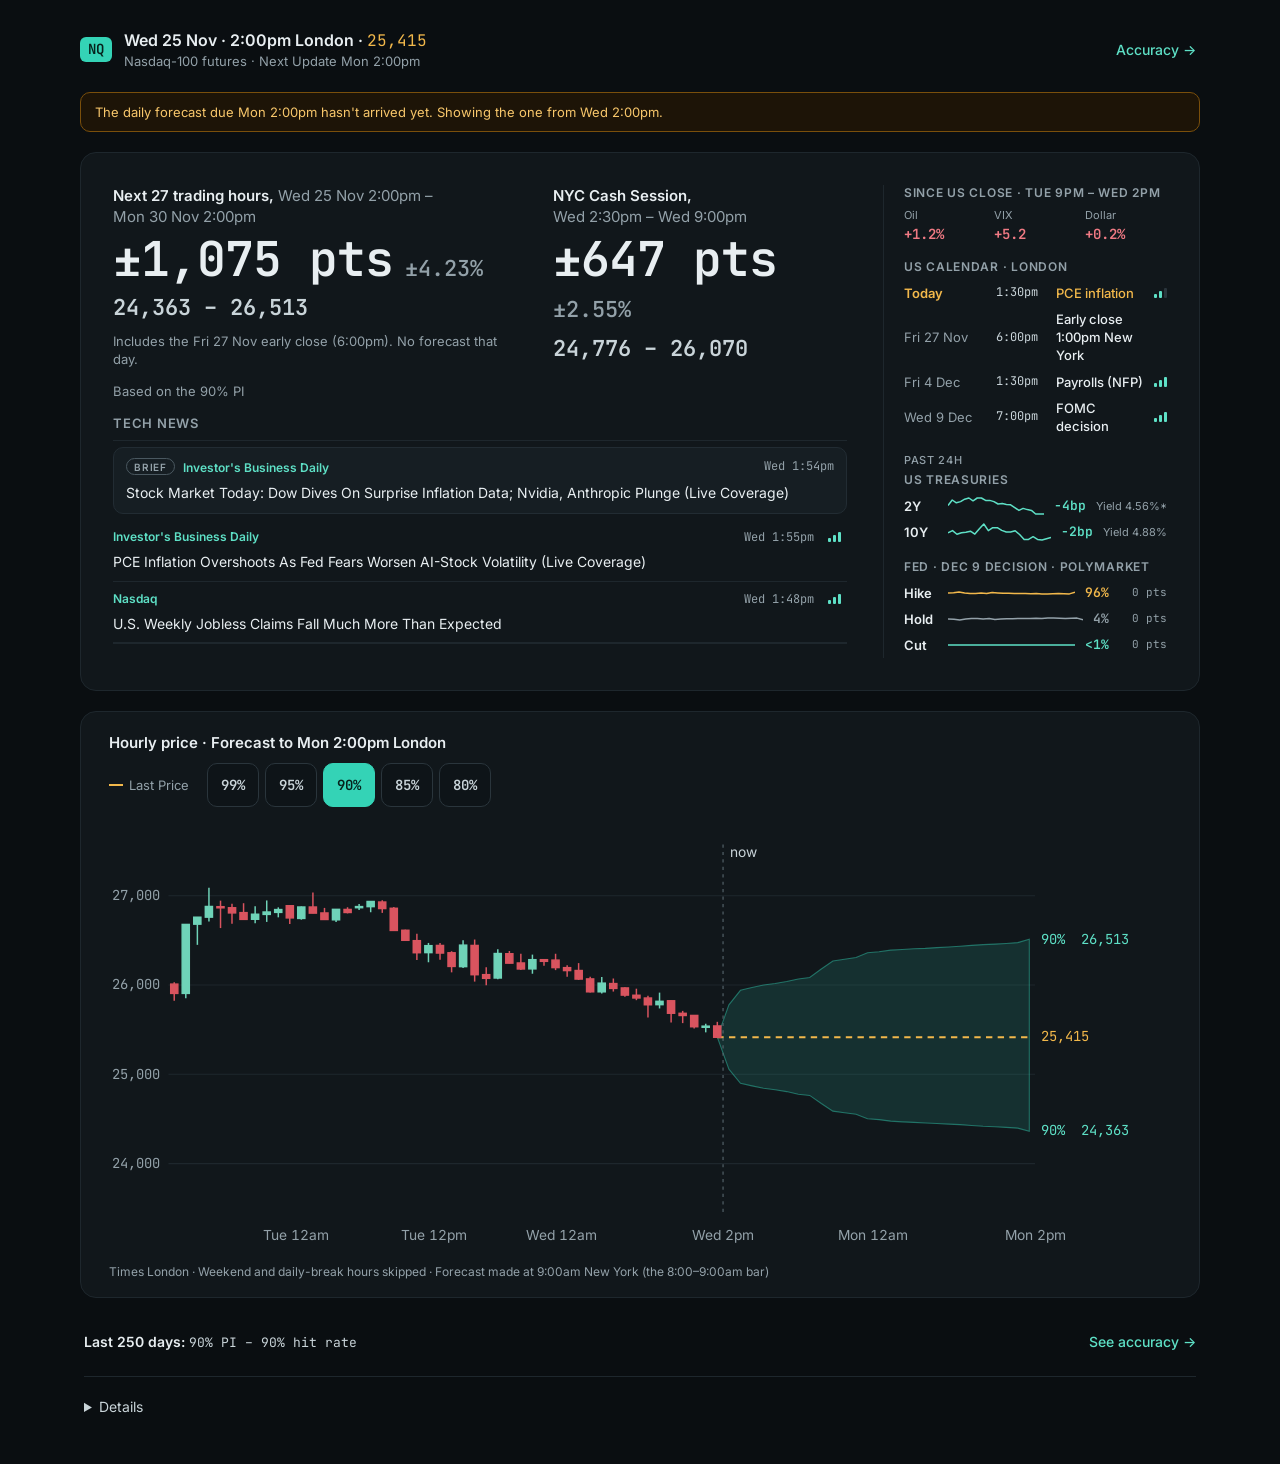
==== commit e243ec27: "Page: name the forecast's dates and period The range block now gives both ends with dates ("Wed 25 N" ====
--- a/site/index.html
+++ b/site/index.html
@@ -9,7 +9,7 @@
   <link rel="preconnect" href="https://fonts.googleapis.com">
   <link rel="preconnect" href="https://fonts.gstatic.com" crossorigin>
   <link href="https://fonts.googleapis.com/css2?family=Inter:wght@400;500;600;700&family=JetBrains+Mono:wght@400;500;600&display=swap" rel="stylesheet">
-  <link rel="stylesheet" href="style.css?v=20261115b">
+  <link rel="stylesheet" href="style.css?v=20261127a">
 </head>
 <body class="nq">
 <div class="nq-wrap">
@@ -31,9 +31,10 @@
     <div class="nq-fc">
       <div class="nq-blocks">
         <div class="nq-block" id="b-24h">
-          <span class="nq-bl"><b>Next 24 hours,</b> <span class="nq-span" id="b-24h-when"></span></span>
+          <span class="nq-bl"><b id="b-24h-label">Next 24 hours,</b> <span id="b-24h-when"></span></span>
           <div class="nq-bigrow"><span class="nq-big" id="b-24h-pts">—</span><span class="nq-pct" id="b-24h-pct"></span></div>
           <span class="nq-range" id="b-24h-range"></span>
+          <span class="nq-note" id="b-24h-incl" hidden></span>
         </div>
         <div class="nq-block" id="b-cash" hidden>
           <span class="nq-bl"><b>NYC Cash Session<span class="nq-comma">,</span></b> <span class="nq-span" id="b-cash-when"></span></span>
@@ -99,7 +100,7 @@
   </footer>
 
 </div>
-<script src="vol.js?v=20261115b"></script>
-<script src="app.js?v=20261115b"></script>
+<script src="vol.js?v=20261127a"></script>
+<script src="app.js?v=20261127a"></script>
 </body>
 </html>
--- a/site/style.css
+++ b/site/style.css
@@ -151,6 +151,7 @@
 .nq-pct { font-size: 22px; font-weight: 500; color: #93A1A9; }
 .nq-range { font-size: clamp(18px, 2.4vw, 22px); font-weight: 600; color: #C9D4D9; }
 .nq-note { font-size: 13px; color: #93A1A9; }
+#b-24h-incl { width: 0; min-width: 100%; }      /* wraps to the block; never widens it (squeezed the cash range) */
 
 .nq-side { flex: 1 1 220px; max-width: 284px; display: flex; flex-direction: column; gap: 2px; border-left: 1px solid #1E272D; padding-left: 20px; min-width: 0; }
 .nq-h { display: block; font-size: 12px; font-weight: 600; color: #93A1A9; text-transform: uppercase; letter-spacing: 0.06em; padding-bottom: 4px; }
